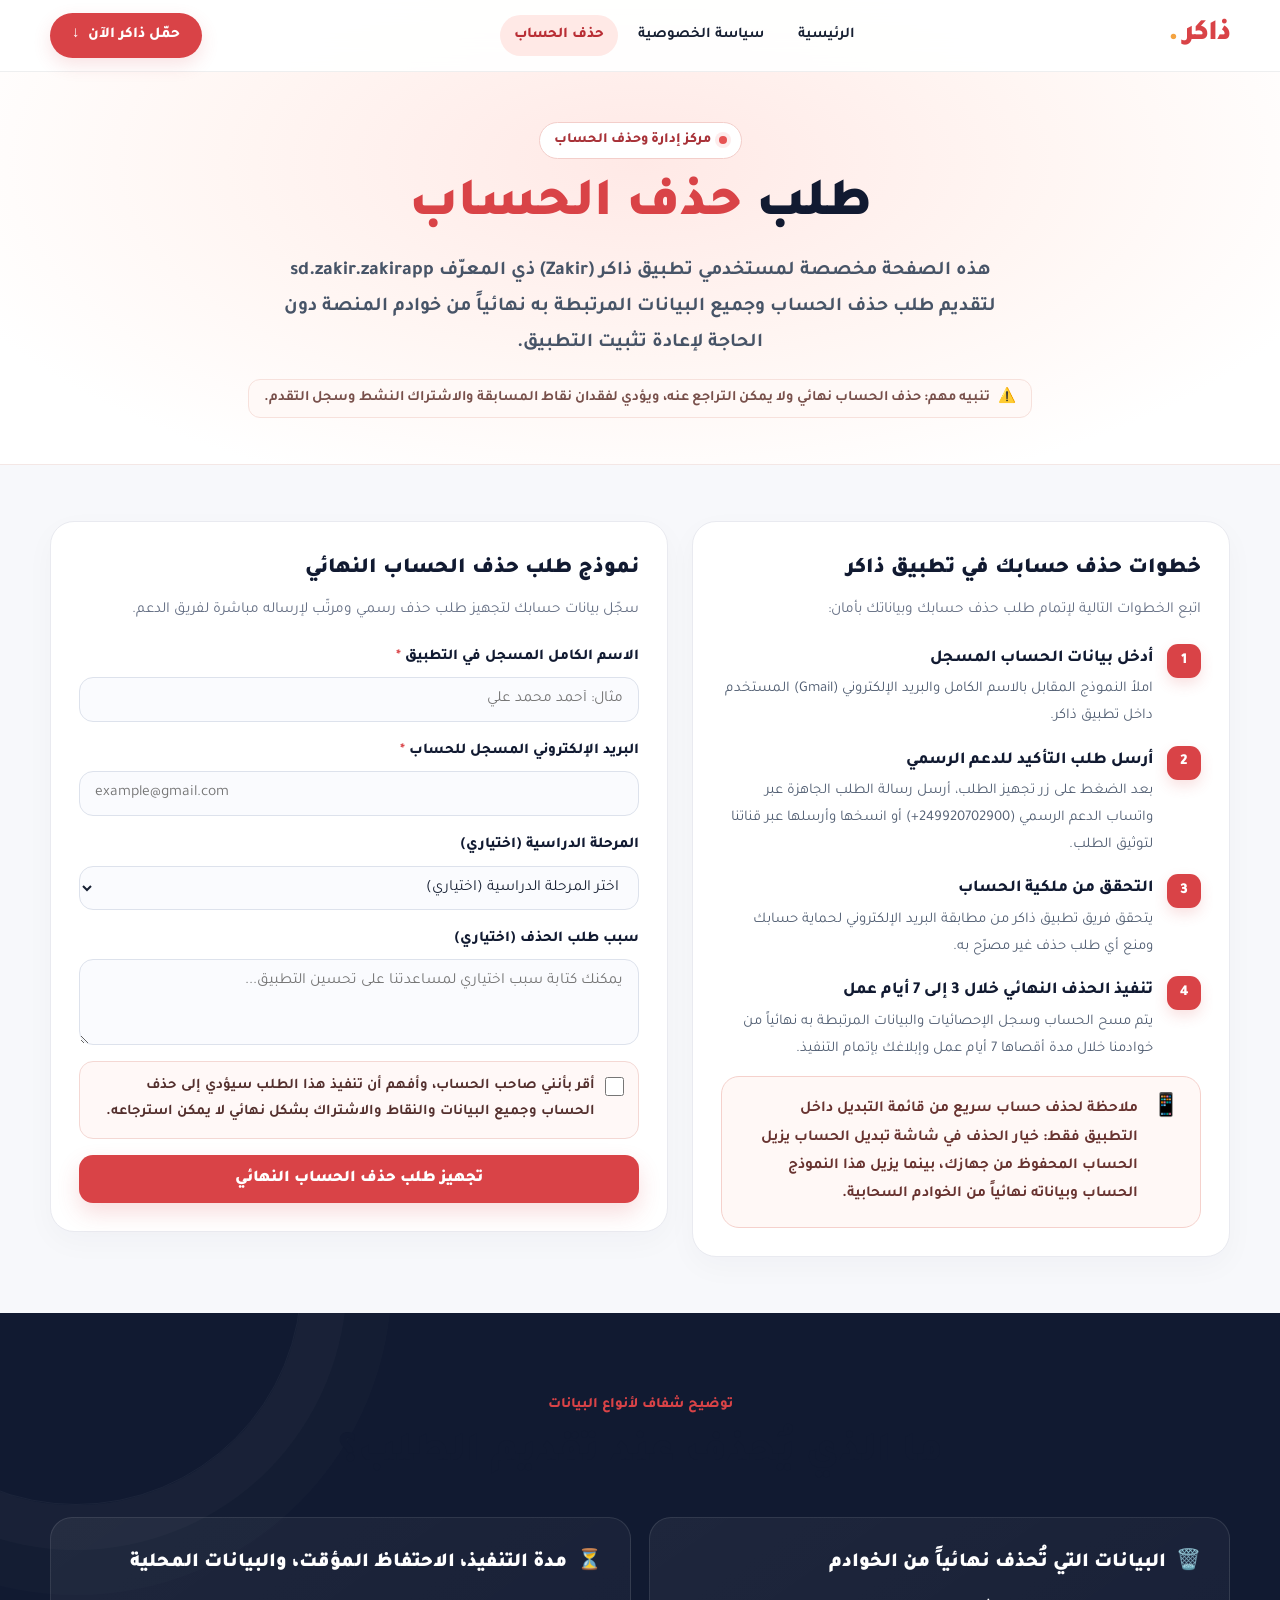
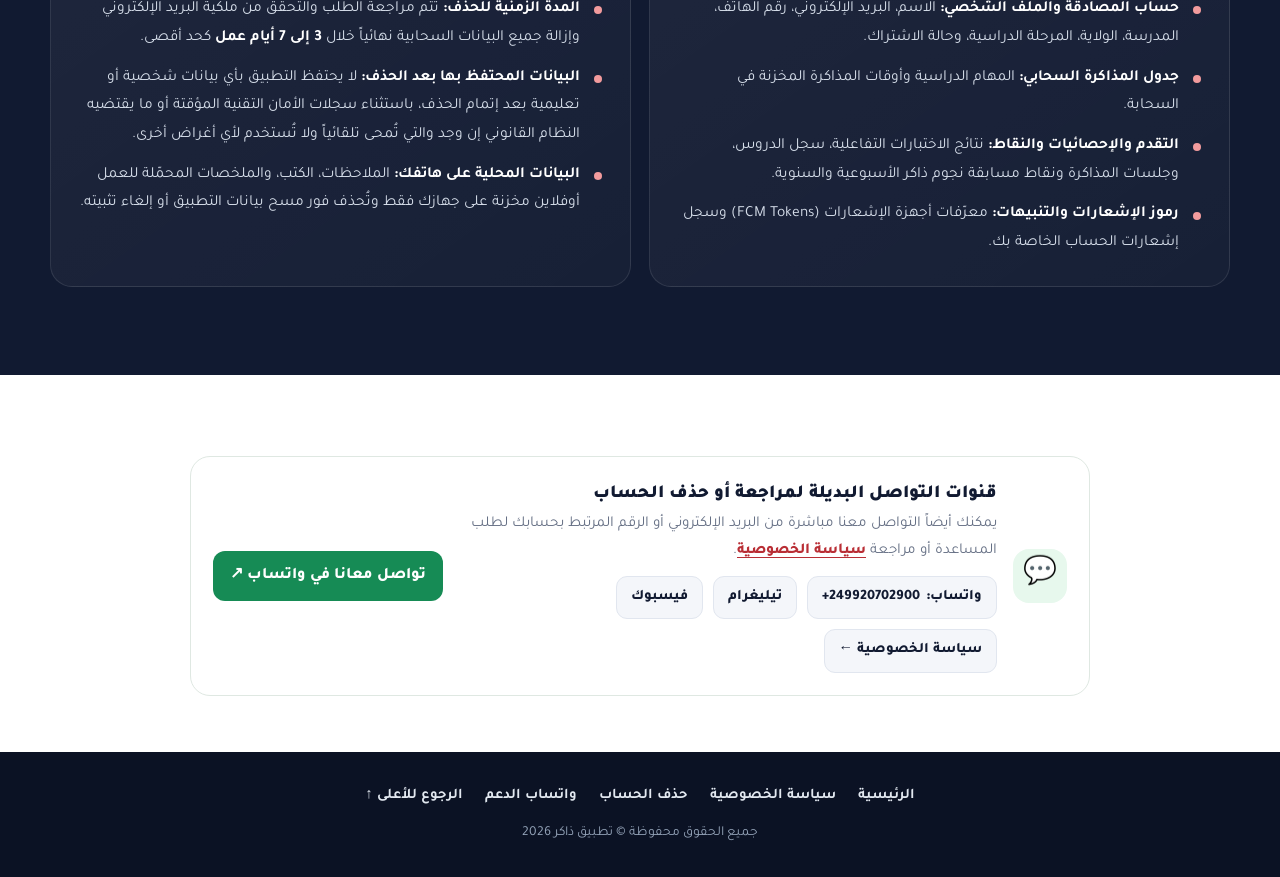
==== delete-account.html @ e54c328b "Add files via upload" ====
<!DOCTYPE html>
<html lang="ar" dir="rtl">
<head>
  <meta charset="UTF-8">
  <meta name="viewport" content="width=device-width, initial-scale=1.0">
  <meta name="theme-color" content="#d93f43">
  <meta name="description" content="صفحة طلب حذف الحساب والبيانات نهائياً لمستخدمي تطبيق ذاكر التعليمي (sd.zakir.zakirapp) — خطوات واضحة ونموذج مباشر لتقديم الطلب.">
  <title>طلب حذف الحساب | تطبيق ذاكر</title>
  <link rel="stylesheet" href="style.css">
  <link rel="preconnect" href="https://fonts.googleapis.com">
  <link rel="preconnect" href="https://fonts.gstatic.com" crossorigin>
  <link href="https://fonts.googleapis.com/css2?family=Tajawal:wght@400;500;600;700;800;900&display=swap" rel="stylesheet">
</head>
<body>
  <header class="main-header">
    <div class="container header-flex">
      <a class="logo" href="index.html" aria-label="ذاكر - الصفحة الرئيسية">ذاكر<span> .</span></a>
      <nav class="header-nav" aria-label="التنقل الرئيسي">
        <a class="nav-link" href="index.html">الرئيسية</a>
        <a class="nav-link" href="privacy-policy.html">سياسة الخصوصية</a>
        <a class="nav-link is-active" href="delete-account.html" aria-current="page">حذف الحساب</a>
      </nav>
      <a href="index.html#final-download" class="btn-primary">حمّل ذاكر الآن <span aria-hidden="true">↓</span></a>
    </div>
  </header>

  <main id="top">
    <section class="page-hero">
      <div class="container">
        <span class="eyebrow"><span class="eyebrow-dot"></span> مركز إدارة وحذف الحساب</span>
        <h1>طلب <span>حذف الحساب</span></h1>
        <p class="page-hero-desc">
          هذه الصفحة مخصصة لمستخدمي <strong>تطبيق ذاكر (Zakir)</strong> ذي المعرّف <bdi>sd.zakir.zakirapp</bdi> لتقديم طلب حذف الحساب وجميع البيانات المرتبطة به نهائياً من خوادم المنصة دون الحاجة لإعادة تثبيت التطبيق.
        </p>

        <div class="hero-note">
          <span aria-hidden="true">⚠️</span>
          تنبيه مهم: حذف الحساب نهائي ولا يمكن التراجع عنه، ويؤدي لفقدان نقاط المسابقة والاشتراك النشط وسجل التقدم.
        </div>
      </div>
    </section>

    <section class="subpage-section is-tinted">
      <div class="container">
        <div class="deletion-layout">

          <div class="steps-card">
            <h2>خطوات حذف حسابك في تطبيق ذاكر</h2>
            <p class="card-subtitle">اتبع الخطوات التالية لإتمام طلب حذف حسابك وبياناتك بأمان:</p>

            <ol class="step-list">
              <li class="step-item">
                <span class="step-num">1</span>
                <div>
                  <h3>أدخل بيانات الحساب المسجل</h3>
                  <p>املأ النموذج المقابل بالاسم الكامل والبريد الإلكتروني (<bdi>Gmail</bdi>) المستخدم داخل تطبيق ذاكر.</p>
                </div>
              </li>
              <li class="step-item">
                <span class="step-num">2</span>
                <div>
                  <h3>أرسل طلب التأكيد للدعم الرسمي</h3>
                  <p>بعد الضغط على زر تجهيز الطلب، أرسل رسالة الطلب الجاهزة عبر واتساب الدعم الرسمي (<bdi dir="ltr">+249920702900</bdi>) أو انسخها وأرسلها عبر قناتنا لتوثيق الطلب.</p>
                </div>
              </li>
              <li class="step-item">
                <span class="step-num">3</span>
                <div>
                  <h3>التحقق من ملكية الحساب</h3>
                  <p>يتحقق فريق تطبيق ذاكر من مطابقة البريد الإلكتروني لحماية حسابك ومنع أي طلب حذف غير مصرّح به.</p>
                </div>
              </li>
              <li class="step-item">
                <span class="step-num">4</span>
                <div>
                  <h3>تنفيذ الحذف النهائي خلال 3 إلى 7 أيام عمل</h3>
                  <p>يتم مسح الحساب وسجل الإحصائيات والبيانات المرتبطة به نهائياً من خوادمنا خلال مدة أقصاها 7 أيام عمل وإبلاغك بإتمام التنفيذ.</p>
                </div>
              </li>
            </ol>

            <div class="info-callout">
              <span class="info-callout-icon">📱</span>
              <p>ملاحظة لحذف حساب سريع من قائمة التبديل داخل التطبيق فقط: خيار الحذف في شاشة تبديل الحساب يزيل الحساب المحفوظ من جهازك، بينما يزيل هذا النموذج الحساب وبياناته نهائياً من الخوادم السحابية.</p>
            </div>
          </div>

          <div class="form-card">
            <h2>نموذج طلب حذف الحساب النهائي</h2>
            <p class="card-subtitle">سجّل بيانات حسابك لتجهيز طلب حذف رسمي ومرتّب لإرساله مباشرة لفريق الدعم.</p>

            <form id="deleteAccountForm" class="deletion-form" novalidate>
              <div class="form-field">
                <label for="fullName">الاسم الكامل المسجل في التطبيق <span class="req-mark">*</span></label>
                <input id="fullName" name="fullName" type="text" placeholder="مثال: أحمد محمد علي" required autocomplete="name">
              </div>

              <div class="form-field">
                <label for="accountEmail">البريد الإلكتروني المسجل للحساب <span class="req-mark">*</span></label>
                <input id="accountEmail" name="accountEmail" type="email" dir="ltr" placeholder="example@gmail.com" required autocomplete="email">
              </div>

              <div class="form-field">
                <label for="studyLevel">المرحلة الدراسية (اختياري)</label>
                <select id="studyLevel" name="studyLevel">
                  <option value="">اختر المرحلة الدراسية (اختياري)</option>
                  <option value="المرحلة الابتدائية">المرحلة الابتدائية</option>
                  <option value="المرحلة المتوسطة">المرحلة المتوسطة</option>
                  <option value="الأول الثانوي">الأول الثانوي</option>
                  <option value="الثاني الثانوي">الثاني الثانوي</option>
                  <option value="الثالث الثانوي (الشهادة السودانية)">الثالث الثانوي (الشهادة السودانية)</option>
                </select>
              </div>

              <div class="form-field">
                <label for="deleteReason">سبب طلب الحذف (اختياري)</label>
                <textarea id="deleteReason" name="deleteReason" placeholder="يمكنك كتابة سبب اختياري لمساعدتنا على تحسين التطبيق..."></textarea>
              </div>

              <label class="checkbox-row" for="confirmPermanent">
                <input id="confirmPermanent" name="confirmPermanent" type="checkbox" required>
                <span>أقر بأنني صاحب الحساب، وأفهم أن تنفيذ هذا الطلب سيؤدي إلى حذف الحساب وجميع البيانات والنقاط والاشتراك بشكل نهائي لا يمكن استرجاعه.</span>
              </label>

              <div id="deleteFormError" class="form-error" role="alert"></div>

              <button type="submit" class="btn-submit-delete">تجهيز طلب حذف الحساب النهائي</button>
            </form>

            <div id="deleteRequestReady" class="request-ready-box" aria-live="polite">
              <h3>تم تجهيز نص طلب الحذف بنجاح ✓</h3>
              <p>اضغط على زر واتساب أدناه لإرسال الطلب مباشرة إلى فريق الدعم لإتمام التحقق والحذف، أو انسخ النص لمراسلتنا عبر أي قناة رسمية أخرى:</p>
              <pre id="deleteRequestPreview" class="request-preview"></pre>
              <div class="ready-actions">
                <a id="sendDeleteWhatsapp" class="whatsapp-btn" href="https://wa.me/249920702900" target="_blank" rel="noopener noreferrer">إرسال الطلب عبر واتساب <span aria-hidden="true">↗</span></a>
                <button id="copyRequestBtn" type="button" class="btn-copy-req">نسخ نص الطلب</button>
              </div>
            </div>
          </div>

        </div>
      </div>
    </section>

    <section class="features" id="data-details">
      <div class="container">
        <div class="section-title light-title">
          <span class="section-kicker">توضيح شفاف لأنواع البيانات</span>
          <h2>ما الذي يُحذف عند تقديم الطلب؟</h2>
        </div>

        <div class="data-matrix-grid">
          <article class="matrix-card">
            <h3><span>🗑️</span> البيانات التي تُحذف نهائياً من الخوادم</h3>
            <ul class="matrix-list">
              <li><strong>حساب المصادقة والملف الشخصي:</strong> الاسم، البريد الإلكتروني، رقم الهاتف، المدرسة، الولاية، المرحلة الدراسية، وحالة الاشتراك.</li>
              <li><strong>جدول المذاكرة السحابي:</strong> المهام الدراسية وأوقات المذاكرة المخزنة في السحابة.</li>
              <li><strong>التقدم والإحصائيات والنقاط:</strong> نتائج الاختبارات التفاعلية، سجل الدروس، وجلسات المذاكرة ونقاط مسابقة نجوم ذاكر الأسبوعية والسنوية.</li>
              <li><strong>رموز الإشعارات والتنبيهات:</strong> معرّفات أجهزة الإشعارات (<bdi>FCM Tokens</bdi>) وسجل إشعارات الحساب الخاصة بك.</li>
            </ul>
          </article>

          <article class="matrix-card">
            <h3><span>⏳</span> مدة التنفيذ، الاحتفاظ المؤقت، والبيانات المحلية</h3>
            <ul class="matrix-list">
              <li><strong>المدة الزمنية للحذف:</strong> تتم مراجعة الطلب والتحقق من ملكية البريد الإلكتروني وإزالة جميع البيانات السحابية نهائياً خلال <strong>3 إلى 7 أيام عمل</strong> كحد أقصى.</li>
              <li><strong>البيانات المحتفظ بها بعد الحذف:</strong> لا يحتفظ التطبيق بأي بيانات شخصية أو تعليمية بعد إتمام الحذف، باستثناء سجلات الأمان التقنية المؤقتة أو ما يقتضيه النظام القانوني إن وجد والتي تُمحى تلقائياً ولا تُستخدم لأي أغراض أخرى.</li>
              <li><strong>البيانات المحلية على هاتفك:</strong> الملاحظات، الكتب، والملخصات المحمّلة للعمل أوفلاين مخزنة على جهازك فقط وتُحذف فور مسح بيانات التطبيق أو إلغاء تثبيته.</li>
            </ul>
          </article>
        </div>
      </div>
    </section>

    <section class="subpage-section">
      <div class="container faq-container">
        <div class="support-box">
          <div class="support-symbol">💬</div>
          <div class="support-copy">
            <h3>قنوات التواصل البديلة لمراجعة أو حذف الحساب</h3>
            <p>يمكنك أيضاً التواصل معنا مباشرة من البريد الإلكتروني أو الرقم المرتبط بحسابك لطلب المساعدة أو مراجعة <a class="inline-link" href="privacy-policy.html">سياسة الخصوصية</a>.</p>
            <div class="channel-row">
              <a class="channel-pill" href="https://wa.me/249920702900" target="_blank" rel="noopener noreferrer">واتساب: <bdi dir="ltr">+249920702900</bdi></a>
              <a class="channel-pill" href="https://t.me/zakir_app" target="_blank" rel="noopener noreferrer">تيليغرام</a>
              <a class="channel-pill" href="https://www.facebook.com/1zakir.sd" target="_blank" rel="noopener noreferrer">فيسبوك</a>
              <a class="channel-pill" href="privacy-policy.html">سياسة الخصوصية ←</a>
            </div>
          </div>
          <a class="whatsapp-btn" href="https://wa.me/249920702900" target="_blank" rel="noopener noreferrer">تواصل معانا في واتساب <span aria-hidden="true">↗</span></a>
        </div>
      </div>
    </section>
  </main>

  <footer class="footer">
    <div class="footer-links">
      <a href="index.html">الرئيسية</a>
      <a href="privacy-policy.html">سياسة الخصوصية</a>
      <a href="delete-account.html">حذف الحساب</a>
      <a href="https://wa.me/249920702900" target="_blank" rel="noopener noreferrer">واتساب الدعم</a>
      <a href="#top">الرجوع للأعلى ↑</a>
    </div>
    <p class="footer-copy">جميع الحقوق محفوظة © تطبيق ذاكر 2026</p>
  </footer>
  <script src="script.js"></script>
</body>
</html>
---- style.css ----
@import url('https://fonts.googleapis.com/css2?family=Tajawal:wght@400;500;600;700;800;900&display=swap');
:root{--primary:#d94347;--primary-dark:#b92e35;--navy:#111a31;--ink:#172033;--muted:#667085;--soft:#fff5f3;--line:#e9eaf0;--font:'Tajawal',sans-serif}
*{margin:0;padding:0;box-sizing:border-box;font-family:var(--font)}
html{scroll-behavior:smooth;scroll-padding-top:85px}body{background:#fff;color:var(--ink);overflow-x:hidden;line-height:1.75}a{color:inherit}.container{width:min(1180px,100% - 40px);margin-inline:auto}.text-center{text-align:center}
.main-header{height:72px;display:flex;align-items:center;position:fixed;inset:0 0 auto;background:rgba(255,255,255,.93);backdrop-filter:blur(14px);z-index:1000;border-bottom:1px solid rgba(20,30,50,.07)}.header-flex{display:flex;justify-content:space-between;align-items:center}.logo{font-size:29px;font-weight:900;color:var(--primary);text-decoration:none;letter-spacing:-1px}.logo span{color:#f4a340}.btn-primary{display:inline-flex;gap:8px;align-items:center;background:var(--primary);color:#fff;padding:9px 22px;border-radius:999px;text-decoration:none;font-weight:800;font-size:.95rem;box-shadow:0 7px 18px #d9434726;transition:.25s}.btn-primary:hover,.hero-cta:hover{transform:translateY(-2px);background:var(--primary-dark)}
.hero{padding:125px 0 0;text-align:center;background:radial-gradient(ellipse at 50% 40%,#ffe9e6 0%,#fff6f3 42%,#fff 76%);position:relative;isolation:isolate}.eyebrow,.download-badge{display:inline-flex;align-items:center;gap:8px;border:1px solid #f3ceca;background:#fff;border-radius:999px;padding:5px 14px;color:#a83238;font-size:.88rem;font-weight:800}.eyebrow-dot{width:8px;height:8px;border-radius:50%;background:#e65353;box-shadow:0 0 0 4px #e653531c}.hero h1{font-size:clamp(2.5rem,6vw,4.2rem);font-weight:900;color:var(--navy);line-height:1.2;margin:17px 0 10px}.hero h1 span{color:var(--primary)}.hero-desc{font-size:clamp(1.12rem,2.3vw,1.45rem);line-height:1.8;color:#475467;font-weight:600;margin-bottom:13px}.hero-note{display:inline-flex;align-items:center;gap:8px;color:#78504b;background:#fff9f7;border:1px solid #f7e1dc;padding:6px 15px;border-radius:12px;font-size:.9rem;font-weight:700}
.showcase{height:680px;max-width:900px;margin:0 auto;position:relative;display:flex;align-items:flex-start;justify-content:center;padding-top:24px}.phone-container{position:relative;width:320px;height:660px;z-index:3;filter:drop-shadow(0 24px 28px #111a3126);animation:phoneFloat 5s ease-in-out infinite}.phone-frame{position:absolute;inset:0;width:100%;height:100%;object-fit:fill;z-index:4;pointer-events:none}.screen{position:absolute;top:2.2%;left:5.8%;width:88.6%;height:95.6%;background:#101010;border-radius:35px;overflow:hidden;z-index:2}.slider{display:flex;width:100%;height:100%;transition:transform .65s cubic-bezier(.2,.7,.2,1);direction:ltr}.slider img{display:block;width:100%;height:100%;object-fit:fill;flex:0 0 100%}.phone-container:not(:has(.phone-frame:not([style*="display: none"]))) .screen{border:9px solid #20232c;border-radius:36px}.floating-card{position:absolute;z-index:5;display:flex;align-items:center;gap:9px;background:#fff;border:1px solid #f0e7e5;border-radius:15px;padding:12px 16px;font-weight:800;font-size:.95rem;color:#30384a;box-shadow:0 12px 35px #222b4315;white-space:nowrap;animation:cardFloat 4s ease-in-out infinite}.floating-card span{font-size:1.25rem}.floating-card .card-label{font-size:inherit;line-height:1.35;text-align:center}.float-right{right:3%}.float-left{left:3%}.card-one{top:160px;animation-delay:-.7s}.card-two{top:380px;right:0;animation-delay:-1.8s}.card-three{top:210px;animation-delay:-1.3s}.card-four{top:430px;left:0;animation-delay:-2.2s}.hero-cta{display:inline-flex;align-items:center;gap:12px;background:var(--primary);color:#fff;text-decoration:none;font-weight:900;border-radius:999px;padding:12px 28px;margin:-2px 0 50px;box-shadow:0 12px 25px #d943472b;transition:.25s}
.features{background:var(--navy);color:#fff;padding:78px 0 88px;position:relative;overflow:hidden}.features:before{content:"";position:absolute;width:450px;height:450px;border:1px solid #ffffff0b;border-radius:50%;top:-260px;left:-150px;box-shadow:0 0 0 45px #ffffff05,0 0 0 90px #ffffff03}.section-title{text-align:center;max-width:820px;margin:0 auto 42px;position:relative}.section-kicker{display:inline-block;color:#f29b9d;font-size:.9rem;font-weight:800;margin-bottom:8px}.section-title h2{font-size:clamp(1.8rem,4vw,2.6rem);font-weight:900;line-height:1.35;margin-bottom:12px}.section-intro{font-size:1.1rem;color:#c7d0df}.features-grid{display:grid;grid-template-columns:repeat(2,minmax(0,1fr));gap:18px;position:relative}.feature-card{padding:27px 28px;border-radius:22px;background:linear-gradient(145deg,#ffffff0e,#ffffff07);border:1px solid #ffffff17;transition:transform .25s,border-color .25s,background .25s}.feature-card:hover{transform:translateY(-5px);border-color:#d9434780;background:#ffffff12}.feature-card .icon{width:54px;height:54px;display:grid;place-items:center;border-radius:16px;background:#d9434726;font-size:1.7rem;margin-bottom:13px}.feature-card h3{font-size:1.28rem;margin-bottom:8px;font-weight:900;color:#fff}.feature-card p{color:#d1d8e4;font-size:1rem;line-height:1.9}.feature-card-wide{grid-column:1/-1}
.benefits-section{padding:82px 0;background:#fff}.light-title{margin-bottom:35px}.light-title .section-kicker{color:var(--primary)}.light-title h2{color:var(--navy)}.benefits-grid{display:grid;grid-template-columns:repeat(2,minmax(0,1fr));gap:18px}.benefit-card{display:flex;gap:17px;align-items:flex-start;padding:24px;border:1px solid var(--line);border-radius:20px;background:linear-gradient(135deg,#fff,#fffafa);box-shadow:0 7px 25px #17203307;transition:.25s}.benefit-card:hover{transform:translateY(-4px);border-color:#f0b9b7}.benefit-icon{width:53px;height:53px;flex:0 0 53px;display:grid;place-items:center;background:#fff0ee;border-radius:16px;font-size:1.65rem}.benefit-card h3{font-size:1.2rem;color:var(--navy);margin-bottom:5px;font-weight:900}.benefit-card p{color:#667085;line-height:1.85;font-size:.98rem}
.faq-section{background:#f7f8fb;padding:80px 0}.faq-container{max-width:900px}.faq-section .section-kicker{color:var(--primary)}.faq-section .section-title h2{color:var(--navy)}.faq-section .section-intro{color:var(--muted)}.faq-list{display:grid;gap:12px}.faq-item{background:#fff;border:1px solid #e7e9ef;border-radius:16px;padding:0 22px;box-shadow:0 5px 20px #17203305}.faq-item summary{cursor:pointer;list-style:none;position:relative;padding:20px 0;font-size:1.08rem;font-weight:900;color:var(--navy);padding-left:30px}.faq-item summary::-webkit-details-marker{display:none}.faq-item summary:after{content:'+';position:absolute;left:0;top:50%;transform:translateY(-50%);font-size:1.5rem;color:var(--primary)}.faq-item[open] summary:after{content:'−'}.faq-item p{color:#5e6879;padding:0 0 20px;line-height:1.95}.support-box{display:flex;align-items:center;gap:16px;background:#fff;border:1px solid #dfe8e2;border-radius:20px;padding:22px;margin-top:25px}.support-symbol{width:54px;height:54px;display:grid;place-items:center;background:#e7f8ed;border-radius:16px;font-size:1.7rem;flex:0 0 54px}.support-copy{flex:1}.support-copy h3{font-size:1.15rem;color:var(--navy);font-weight:900}.support-copy p{color:var(--muted);font-size:.95rem}.whatsapp-btn{background:#168b55;color:white;text-decoration:none;font-weight:800;border-radius:12px;padding:11px 17px;white-space:nowrap;transition:.2s}.whatsapp-btn:hover{background:#117545;transform:translateY(-2px)}
.download-section{position:relative;overflow:hidden;padding:88px 0 90px;text-align:center;background:linear-gradient(135deg,#fff2ef,#fff 60%,#fff6e9)}.download-glow{position:absolute;width:450px;height:450px;border-radius:50%;background:#ffd8d2;filter:blur(100px);opacity:.45;top:-270px;right:calc(50% - 225px)}.download-content{position:relative}.download-badge{margin-bottom:13px}.download-section h2{font-size:clamp(1.8rem,4vw,2.65rem);line-height:1.4;color:var(--navy);font-weight:900;max-width:800px;margin:0 auto 12px}.download-section p{color:#667085;font-size:1.05rem}.btn-download-big{display:flex;align-items:center;justify-content:center;gap:0;width:min(100%,560px);min-height:82px;margin:28px auto 12px;text-align:center;background:var(--primary);color:white;text-decoration:none;padding:15px 30px;border-radius:18px;box-shadow:0 16px 32px #d9434733;transition:.25s}.btn-download-big:hover{transform:translateY(-4px);background:var(--primary-dark);box-shadow:0 20px 38px #d9434740}.download-arrow{font-size:1.9rem;line-height:1}.btn-download-big{font-size:1.35rem;font-weight:900}.download-hint{font-size:.86rem!important}.footer{display:flex;justify-content:center;align-items:center;gap:20px;flex-wrap:wrap;background:#0b1224;color:#aab4c5;text-align:center;padding:25px 20px;font-size:.9rem}.footer a{color:#fff;text-decoration:none;font-weight:700}
@keyframes phoneFloat{0%,100%{transform:translateY(0)}50%{transform:translateY(-8px)}}@keyframes cardFloat{0%,100%{transform:translateY(0) rotate(0)}50%{transform:translateY(-8px) rotate(-1deg)}}
@media(max-width:760px){.container{width:calc(100% - 30px)}.hero{padding-top:108px}.hero-desc{font-size:1.08rem}.showcase{height:600px;padding-top:20px;max-width:560px}.phone-container{width:270px;height:560px}.screen{border-radius:29px}.floating-card{font-size:.76rem;padding:8px 9px;gap:5px;border-radius:12px;box-shadow:0 8px 22px #222b4310}.floating-card span{font-size:1rem}.float-right{right:-1%}.float-left{left:-1%}.card-one{top:120px}.card-two{top:320px;right:-2%}.card-three{top:160px}.card-four{top:360px;left:-2%}.hero-cta{margin-bottom:35px}.features,.benefits-section,.faq-section{padding:60px 0}.features-grid,.benefits-grid{grid-template-columns:1fr}.feature-card-wide{grid-column:auto}.feature-card{padding:23px}.section-title{margin-bottom:30px}.support-box{align-items:flex-start;flex-wrap:wrap;padding:18px}.support-copy{min-width:calc(100% - 75px)}.whatsapp-btn{width:100%;text-align:center}.download-section{padding:65px 0}.btn-download-big{padding:14px 22px}.desktop-break{display:none}}
@media(max-width:390px){.showcase{height:540px}.phone-container{width:240px;height:500px}.floating-card{font-size:.65rem;padding:6px 7px;gap:4px}.floating-card span{font-size:.9rem}.card-one{top:100px}.card-two{top:290px}.card-three{top:130px}.card-four{top:320px}.hero-note{font-size:.78rem}.btn-primary{padding:8px 14px;font-size:.84rem}}
@media(prefers-reduced-motion:reduce){*,*::before,*::after{scroll-behavior:auto!important;animation:none!important;transition:none!important}}

/* Shared Navigation & Footer Extensions */
.header-flex{gap:16px}
.header-nav{display:flex;align-items:center;gap:6px}
.nav-link{text-decoration:none;font-size:.93rem;font-weight:700;color:var(--ink);padding:7px 14px;border-radius:999px;transition:.2s;white-space:nowrap}
.nav-link:hover{background:#fff1ef;color:var(--primary)}
.nav-link.is-active{background:#ffe9e6;color:var(--primary-dark);font-weight:800}

.footer{flex-direction:column;gap:12px;padding:32px 20px}
.footer-links{display:flex;justify-content:center;align-items:center;gap:10px 22px;flex-wrap:wrap}
.footer-links a{color:#e2e8f0;font-weight:700;font-size:.92rem;text-decoration:none;transition:.2s}
.footer-links a:hover{color:#f29b9d}
.footer-copy{color:#94a3b8;font-size:.86rem}

/* Subpages Shared Hero & Layout */
.page-hero{padding:122px 0 46px;text-align:center;background:radial-gradient(ellipse at 50% 35%,#ffe9e6 0%,#fff6f3 46%,#fff 82%);border-bottom:1px solid #f4e7e5}
.page-hero h1{font-size:clamp(2.1rem,5vw,3.35rem);font-weight:900;color:var(--navy);line-height:1.25;margin:15px 0 12px}
.page-hero h1 span{color:var(--primary)}
.page-hero-desc{max-width:740px;margin:0 auto 18px;font-size:clamp(1.02rem,2vw,1.22rem);color:#475467;font-weight:600;line-height:1.85}
.meta-pills{display:flex;justify-content:center;align-items:center;gap:10px;flex-wrap:wrap;margin-top:14px}
.meta-pill{display:inline-flex;align-items:center;gap:7px;background:#fff;border:1px solid #f2dcd8;border-radius:999px;padding:6px 14px;font-size:.86rem;font-weight:700;color:#694642;box-shadow:0 4px 12px #17203306}
.meta-pill bdi{font-family:monospace;font-size:.88rem;direction:ltr}
.toc-bar{display:flex;justify-content:center;gap:8px;flex-wrap:wrap;margin-top:24px}
.toc-link{text-decoration:none;background:#fff;border:1px solid var(--line);color:var(--navy);padding:7px 15px;border-radius:12px;font-size:.88rem;font-weight:700;transition:.2s}
.toc-link:hover{border-color:#f0b9b7;color:var(--primary);transform:translateY(-2px)}

/* Policy & Legal Sections */
.subpage-section{padding:56px 0}
.subpage-section.is-tinted{background:#f7f8fb}
.summary-cards{display:grid;grid-template-columns:repeat(2,minmax(0,1fr));gap:16px;margin-bottom:12px}
.policy-stack{display:grid;gap:18px}
.policy-card{background:#fff;border:1px solid var(--line);border-radius:22px;padding:28px 30px;box-shadow:0 8px 26px #17203306}
.policy-card-header{display:flex;align-items:center;gap:14px;margin-bottom:14px}
.policy-badge{width:46px;height:46px;flex:0 0 46px;display:grid;place-items:center;border-radius:14px;background:#fff0ee;color:var(--primary-dark);font-size:1.35rem;font-weight:900}
.policy-card h2{font-size:1.32rem;font-weight:900;color:var(--navy);line-height:1.4}
.policy-card p{color:#475467;font-size:1rem;line-height:1.95;margin-bottom:10px}
.policy-card p:last-child{margin-bottom:0}
.policy-list{list-style:none;display:grid;gap:10px;margin-top:10px}
.policy-list li{position:relative;padding-right:22px;color:#3f4b5e;line-height:1.88;font-size:.98rem}
.policy-list li:before{content:"";position:absolute;right:0;top:.72em;width:8px;height:8px;border-radius:50%;background:var(--primary)}
.policy-list strong{color:var(--navy)}
.inline-link{color:var(--primary-dark);font-weight:800;text-decoration:underline;text-underline-offset:4px}
.inline-link:hover{color:var(--primary)}

.info-callout{display:flex;align-items:flex-start;gap:14px;background:#fff8f6;border:1px solid #f5d1cc;border-radius:18px;padding:18px 20px;margin-top:14px}
.info-callout-icon{font-size:1.4rem;line-height:1.3}
.info-callout p{margin:0;color:#683330;font-size:.96rem;line-height:1.85;font-weight:600}

/* Account Deletion Flow */
.deletion-layout{display:grid;grid-template-columns:1fr 1.15fr;gap:24px;align-items:start}
.steps-card,.form-card{background:#fff;border:1px solid var(--line);border-radius:24px;padding:28px;box-shadow:0 10px 30px #17203308}
.steps-card h2,.form-card h2{font-size:1.36rem;font-weight:900;color:var(--navy);margin-bottom:8px}
.card-subtitle{color:var(--muted);font-size:.96rem;line-height:1.8;margin-bottom:20px}
.step-list{list-style:none;display:grid;gap:16px}
.step-item{display:flex;gap:14px;align-items:flex-start}
.step-num{width:34px;height:34px;flex:0 0 34px;border-radius:11px;background:var(--primary);color:#fff;font-weight:900;display:grid;place-items:center;font-size:.95rem;box-shadow:0 6px 14px #d9434729}
.step-item h3{font-size:1.05rem;font-weight:800;color:var(--navy);margin-bottom:3px}
.step-item p{font-size:.93rem;color:#525f73;line-height:1.8}

.deletion-form{display:grid;gap:16px}
.form-field{display:grid;gap:7px}
.form-field label{font-size:.94rem;font-weight:800;color:var(--navy)}
.req-mark{color:var(--primary)}
.form-field input,.form-field select,.form-field textarea{width:100%;padding:12px 15px;border:1.5px solid #dde2ec;border-radius:14px;font-size:.97rem;color:var(--ink);background:#fafbfe;transition:.2s;outline:none}
.form-field input:focus,.form-field select:focus,.form-field textarea:focus{border-color:var(--primary);background:#fff;box-shadow:0 0 0 4px #d9434717}
.form-field textarea{resize:vertical;min-height:86px}
.checkbox-row{display:flex;align-items:flex-start;gap:10px;background:#fff8f7;border:1px solid #f4d8d4;border-radius:14px;padding:12px 14px;cursor:pointer}
.checkbox-row input{width:19px;height:19px;margin-top:3px;accent-color:var(--primary);flex-shrink:0;cursor:pointer}
.checkbox-row span{font-size:.92rem;color:#54302e;line-height:1.75;font-weight:600}
.form-error{display:none;background:#fef2f2;border:1px solid #fecaca;color:#991b1b;border-radius:12px;padding:11px 14px;font-size:.92rem;font-weight:700}
.form-error.is-visible{display:block}
.btn-submit-delete{width:100%;border:none;cursor:pointer;display:inline-flex;align-items:center;justify-content:center;gap:10px;background:var(--primary);color:#fff;font-size:1.03rem;font-weight:900;padding:14px 22px;border-radius:14px;box-shadow:0 10px 22px #d943472e;transition:.2s}
.btn-submit-delete:hover{background:var(--primary-dark);transform:translateY(-2px)}

.request-ready-box{display:none;margin-top:20px;border:1.5px solid #b8e3ca;background:#f4fbf7;border-radius:18px;padding:20px}
.request-ready-box.is-visible{display:block}
.request-ready-box h3{color:#125937;font-size:1.12rem;font-weight:900;margin-bottom:6px}
.request-ready-box p{color:#355947;font-size:.93rem;line-height:1.8;margin-bottom:12px}
.request-preview{background:#fff;border:1px solid #d5ecde;border-radius:12px;padding:13px 15px;font-size:.9rem;line-height:1.8;color:var(--ink);white-space:pre-wrap;margin-bottom:14px;word-break:break-word}
.ready-actions{display:flex;gap:10px;flex-wrap:wrap}
.ready-actions .whatsapp-btn{flex:1;text-align:center;min-width:200px}
.btn-copy-req{border:1.5px solid #cdd7e4;background:#fff;color:var(--navy);font-weight:800;font-size:.94rem;border-radius:12px;padding:11px 18px;cursor:pointer;transition:.2s}
.btn-copy-req:hover{border-color:var(--navy);background:#f8fafc}

/* Dark Matrix Cards (Matching .features section) */
.data-matrix-grid{display:grid;grid-template-columns:repeat(2,minmax(0,1fr));gap:18px;position:relative}
.matrix-card{padding:28px;border-radius:22px;background:linear-gradient(145deg,#ffffff0e,#ffffff07);border:1px solid #ffffff1a}
.matrix-card h3{display:flex;align-items:center;gap:10px;font-size:1.25rem;font-weight:900;color:#fff;margin-bottom:14px}
.matrix-list{list-style:none;display:grid;gap:11px}
.matrix-list li{position:relative;padding-right:22px;color:#d6deea;line-height:1.85;font-size:.97rem}
.matrix-list li:before{content:"";position:absolute;right:0;top:.72em;width:8px;height:8px;border-radius:50%;background:#f29b9d}
.matrix-list strong{color:#fff}

.channel-row{display:flex;gap:10px;flex-wrap:wrap;margin-top:12px}
.channel-pill{display:inline-flex;align-items:center;gap:6px;padding:8px 14px;border-radius:11px;background:#f4f6fa;border:1px solid #e1e6ef;text-decoration:none;font-size:.9rem;font-weight:800;color:var(--navy);transition:.2s}
.channel-pill:hover{border-color:var(--primary);color:var(--primary);background:#fff5f3}

@media(max-width:900px){.deletion-layout,.data-matrix-grid{grid-template-columns:1fr}}
@media(max-width:760px){
  .main-header{height:auto;padding:10px 0}
  .header-flex{flex-wrap:wrap;gap:8px 10px}
  .header-nav{order:3;width:100%;justify-content:center;border-top:1px solid rgba(20,30,50,.07);padding-top:8px;gap:4px}
  .nav-link{font-size:.84rem;padding:6px 10px}
  .hero{padding-top:138px}
  .page-hero{padding:144px 0 36px}
  .summary-cards{grid-template-columns:1fr}
  .subpage-section{padding:42px 0}
  .policy-card,.steps-card,.form-card{padding:22px 18px}
}
@media(max-width:390px){
  .nav-link{font-size:.78rem;padding:5px 8px}
  .page-hero{padding-top:138px}
}
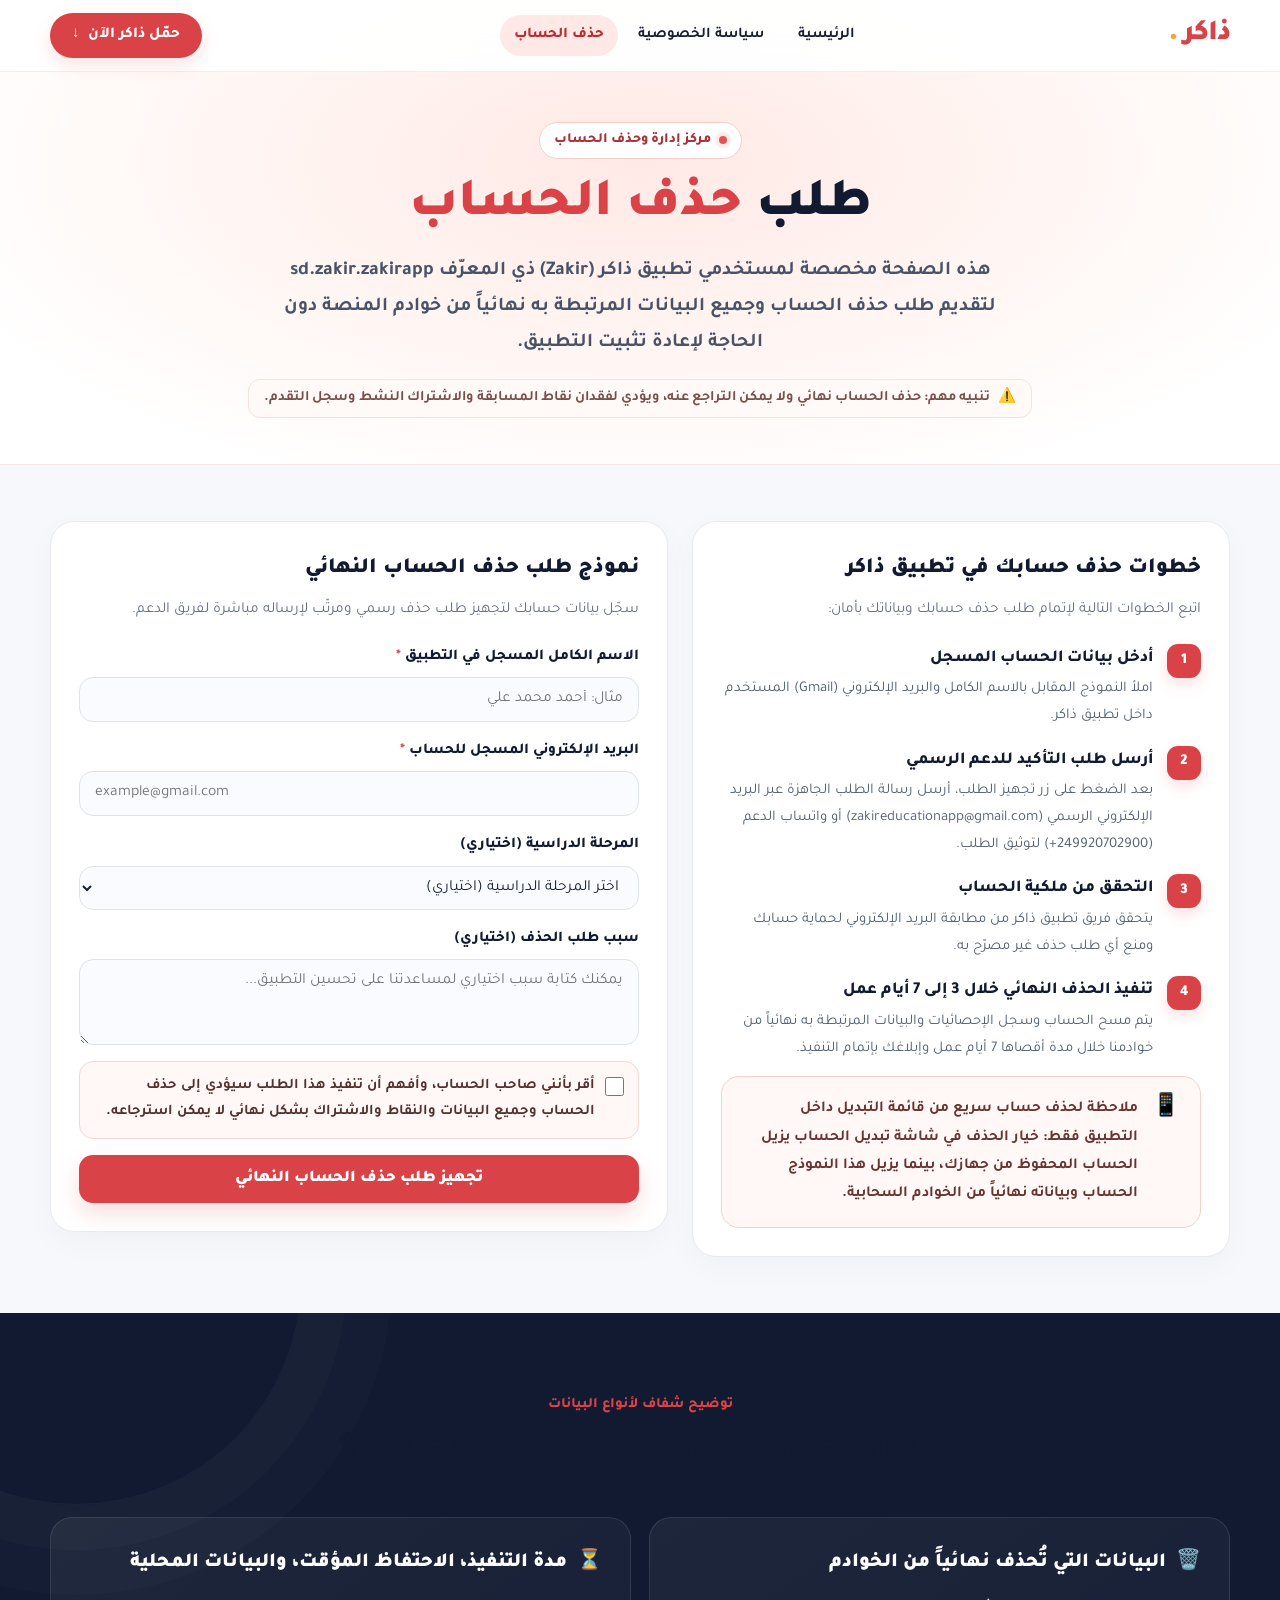
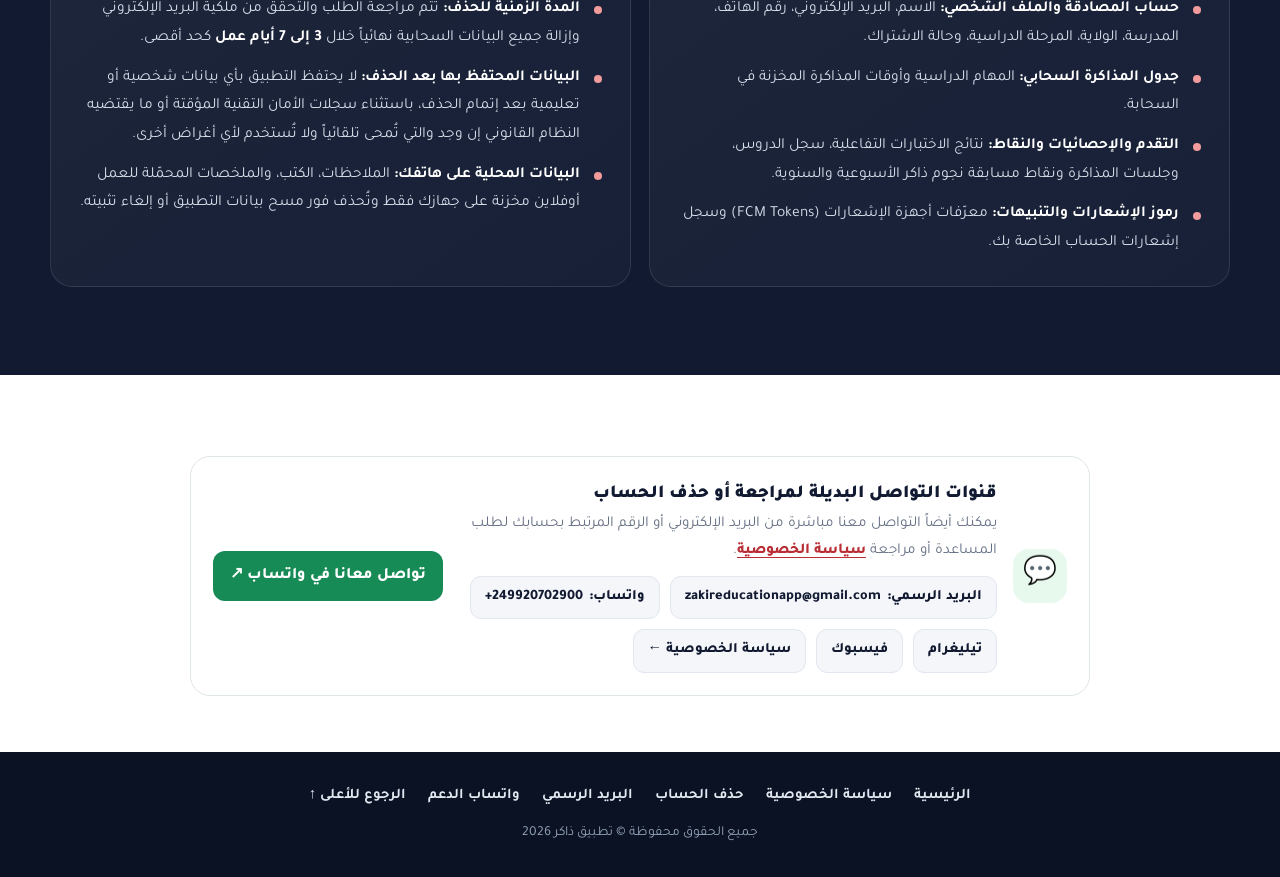
==== commit 51f35675: "Add files via upload" ====
--- a/delete-account.html
+++ b/delete-account.html
@@ -60,7 +60,7 @@
                 <span class="step-num">2</span>
                 <div>
                   <h3>أرسل طلب التأكيد للدعم الرسمي</h3>
-                  <p>بعد الضغط على زر تجهيز الطلب، أرسل رسالة الطلب الجاهزة عبر واتساب الدعم الرسمي (<bdi dir="ltr">+249920702900</bdi>) أو انسخها وأرسلها عبر قناتنا لتوثيق الطلب.</p>
+                  <p>بعد الضغط على زر تجهيز الطلب، أرسل رسالة الطلب الجاهزة عبر البريد الإلكتروني الرسمي (<bdi dir="ltr">zakireducationapp@gmail.com</bdi>) أو واتساب الدعم (<bdi dir="ltr">+249920702900</bdi>) لتوثيق الطلب.</p>
                 </div>
               </li>
               <li class="step-item">
@@ -129,10 +129,11 @@
 
             <div id="deleteRequestReady" class="request-ready-box" aria-live="polite">
               <h3>تم تجهيز نص طلب الحذف بنجاح ✓</h3>
-              <p>اضغط على زر واتساب أدناه لإرسال الطلب مباشرة إلى فريق الدعم لإتمام التحقق والحذف، أو انسخ النص لمراسلتنا عبر أي قناة رسمية أخرى:</p>
+              <p>أرسل الطلب مباشرة عبر البريد الإلكتروني الرسمي أو واتساب الدعم لإتمام التحقق والحذف، أو انسخ النص لمراسلتنا عبر أي قناة أخرى:</p>
               <pre id="deleteRequestPreview" class="request-preview"></pre>
               <div class="ready-actions">
-                <a id="sendDeleteWhatsapp" class="whatsapp-btn" href="https://wa.me/249920702900" target="_blank" rel="noopener noreferrer">إرسال الطلب عبر واتساب <span aria-hidden="true">↗</span></a>
+                <a id="sendDeleteEmail" class="btn-email-req" href="mailto:zakireducationapp@gmail.com">إرسال عبر البريد الإلكتروني <span aria-hidden="true">✉</span></a>
+                <a id="sendDeleteWhatsapp" class="whatsapp-btn" href="https://wa.me/249920702900" target="_blank" rel="noopener noreferrer">إرسال عبر واتساب <span aria-hidden="true">↗</span></a>
                 <button id="copyRequestBtn" type="button" class="btn-copy-req">نسخ نص الطلب</button>
               </div>
             </div>
@@ -180,6 +181,7 @@
             <h3>قنوات التواصل البديلة لمراجعة أو حذف الحساب</h3>
             <p>يمكنك أيضاً التواصل معنا مباشرة من البريد الإلكتروني أو الرقم المرتبط بحسابك لطلب المساعدة أو مراجعة <a class="inline-link" href="privacy-policy.html">سياسة الخصوصية</a>.</p>
             <div class="channel-row">
+              <a class="channel-pill" href="mailto:zakireducationapp@gmail.com">البريد الرسمي: <bdi dir="ltr">zakireducationapp@gmail.com</bdi></a>
               <a class="channel-pill" href="https://wa.me/249920702900" target="_blank" rel="noopener noreferrer">واتساب: <bdi dir="ltr">+249920702900</bdi></a>
               <a class="channel-pill" href="https://t.me/zakir_app" target="_blank" rel="noopener noreferrer">تيليغرام</a>
               <a class="channel-pill" href="https://www.facebook.com/1zakir.sd" target="_blank" rel="noopener noreferrer">فيسبوك</a>
@@ -197,6 +199,7 @@
       <a href="index.html">الرئيسية</a>
       <a href="privacy-policy.html">سياسة الخصوصية</a>
       <a href="delete-account.html">حذف الحساب</a>
+      <a href="mailto:zakireducationapp@gmail.com">البريد الرسمي</a>
       <a href="https://wa.me/249920702900" target="_blank" rel="noopener noreferrer">واتساب الدعم</a>
       <a href="#top">الرجوع للأعلى ↑</a>
     </div>
--- a/style.css
+++ b/style.css
@@ -54,7 +54,7 @@
 .policy-list li{position:relative;padding-right:22px;color:#3f4b5e;line-height:1.88;font-size:.98rem}
 .policy-list li:before{content:"";position:absolute;right:0;top:.72em;width:8px;height:8px;border-radius:50%;background:var(--primary)}
 .policy-list strong{color:var(--navy)}
-.inline-link{color:var(--primary-dark);font-weight:800;text-decoration:underline;text-underline-offset:4px}
+.inline-link{color:var(--primary-dark);font-weight:800;text-decoration:underline;text-underline-offset:4px;overflow-wrap:anywhere}
 .inline-link:hover{color:var(--primary)}
 
 .info-callout{display:flex;align-items:flex-start;gap:14px;background:#fff8f6;border:1px solid #f5d1cc;border-radius:18px;padding:18px 20px;margin-top:14px}
@@ -93,7 +93,9 @@
 .request-ready-box p{color:#355947;font-size:.93rem;line-height:1.8;margin-bottom:12px}
 .request-preview{background:#fff;border:1px solid #d5ecde;border-radius:12px;padding:13px 15px;font-size:.9rem;line-height:1.8;color:var(--ink);white-space:pre-wrap;margin-bottom:14px;word-break:break-word}
 .ready-actions{display:flex;gap:10px;flex-wrap:wrap}
-.ready-actions .whatsapp-btn{flex:1;text-align:center;min-width:200px}
+.ready-actions .whatsapp-btn,.btn-email-req{flex:1;text-align:center;min-width:190px}
+.btn-email-req{background:var(--navy);color:#fff;text-decoration:none;font-weight:800;border-radius:12px;padding:11px 17px;white-space:nowrap;transition:.2s}
+.btn-email-req:hover{background:#1d2a4b;transform:translateY(-2px)}
 .btn-copy-req{border:1.5px solid #cdd7e4;background:#fff;color:var(--navy);font-weight:800;font-size:.94rem;border-radius:12px;padding:11px 18px;cursor:pointer;transition:.2s}
 .btn-copy-req:hover{border-color:var(--navy);background:#f8fafc}
 
@@ -107,7 +109,7 @@
 .matrix-list strong{color:#fff}
 
 .channel-row{display:flex;gap:10px;flex-wrap:wrap;margin-top:12px}
-.channel-pill{display:inline-flex;align-items:center;gap:6px;padding:8px 14px;border-radius:11px;background:#f4f6fa;border:1px solid #e1e6ef;text-decoration:none;font-size:.9rem;font-weight:800;color:var(--navy);transition:.2s}
+.channel-pill{display:inline-flex;align-items:center;flex-wrap:wrap;gap:6px;max-width:100%;padding:8px 14px;border-radius:11px;background:#f4f6fa;border:1px solid #e1e6ef;text-decoration:none;font-size:.9rem;font-weight:800;color:var(--navy);overflow-wrap:anywhere;transition:.2s}
 .channel-pill:hover{border-color:var(--primary);color:var(--primary);background:#fff5f3}
 
 @media(max-width:900px){.deletion-layout,.data-matrix-grid{grid-template-columns:1fr}}
@@ -121,6 +123,8 @@
   .summary-cards{grid-template-columns:1fr}
   .subpage-section{padding:42px 0}
   .policy-card,.steps-card,.form-card{padding:22px 18px}
+  .ready-actions .whatsapp-btn,.btn-email-req,.btn-copy-req{min-width:0;width:100%;white-space:normal;text-align:center}
+  .support-copy{min-width:0;width:100%}
 }
 @media(max-width:390px){
   .nav-link{font-size:.78rem;padding:5px 8px}
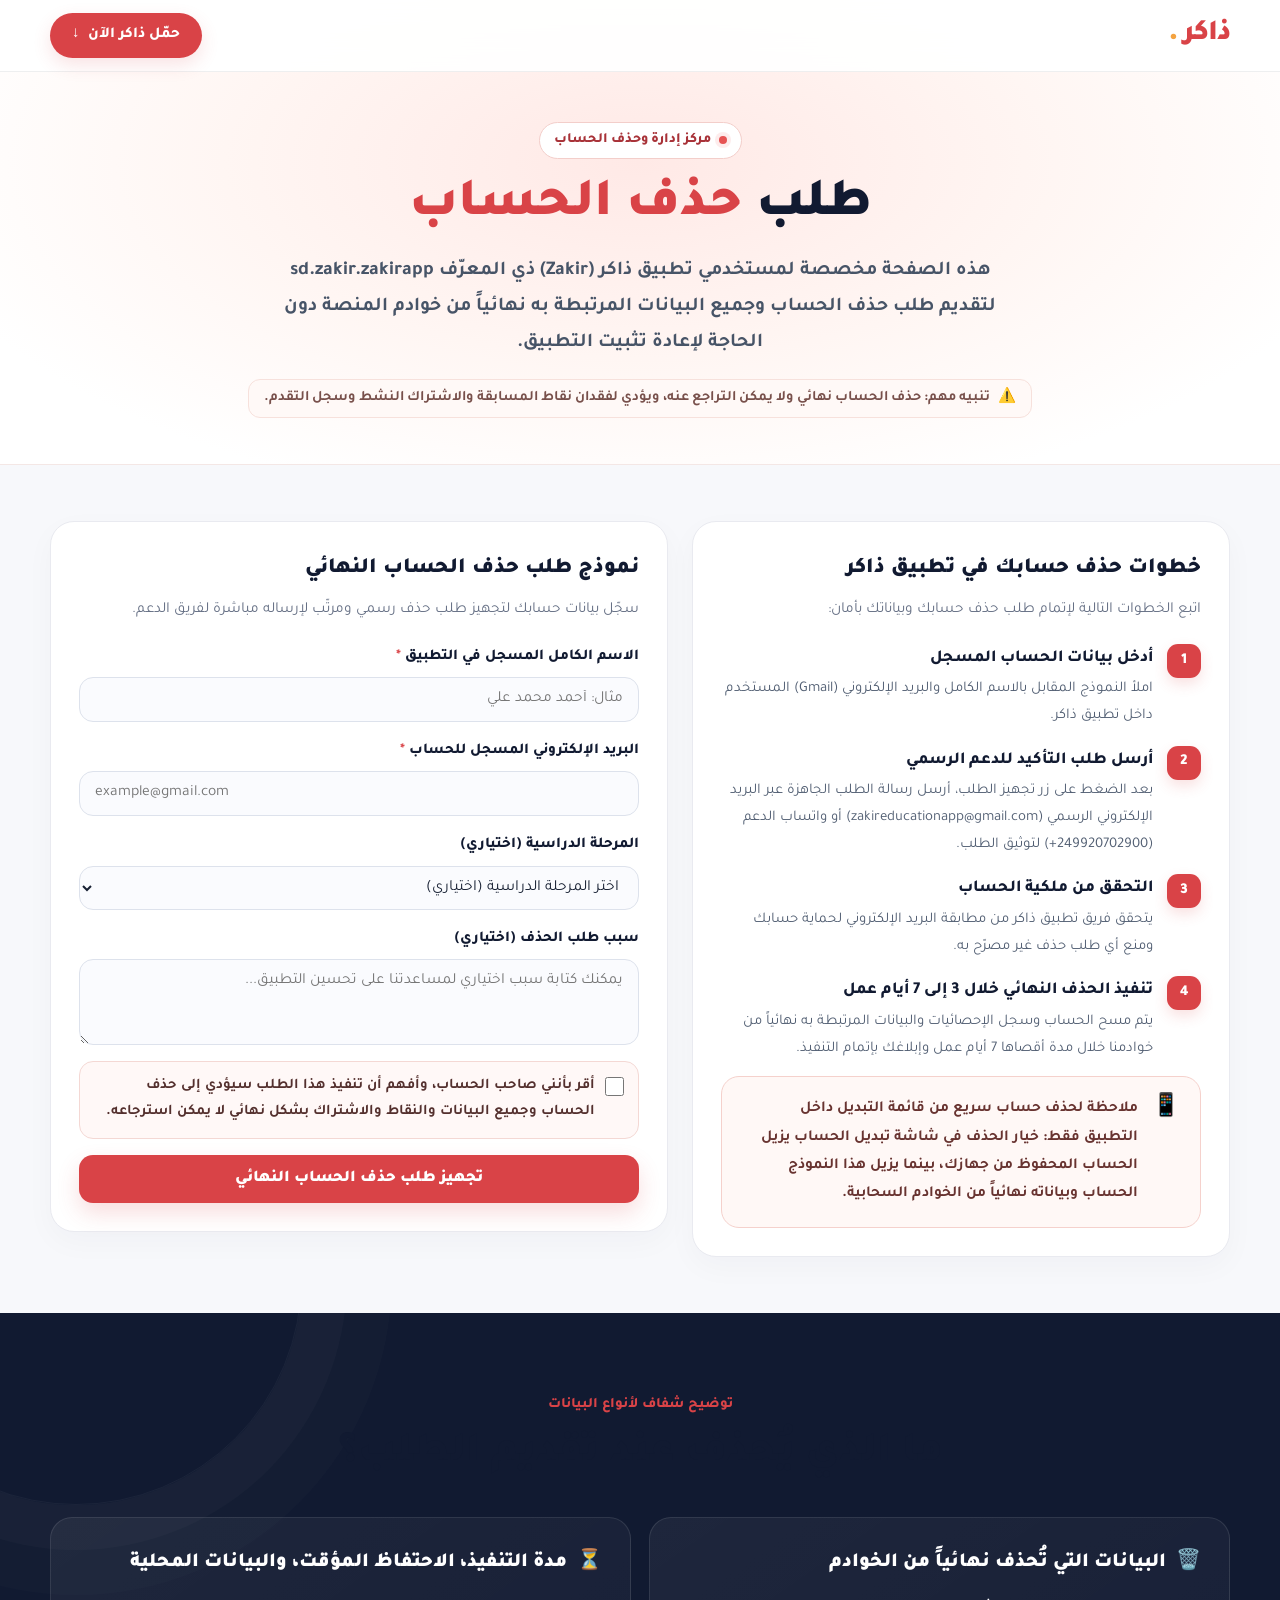
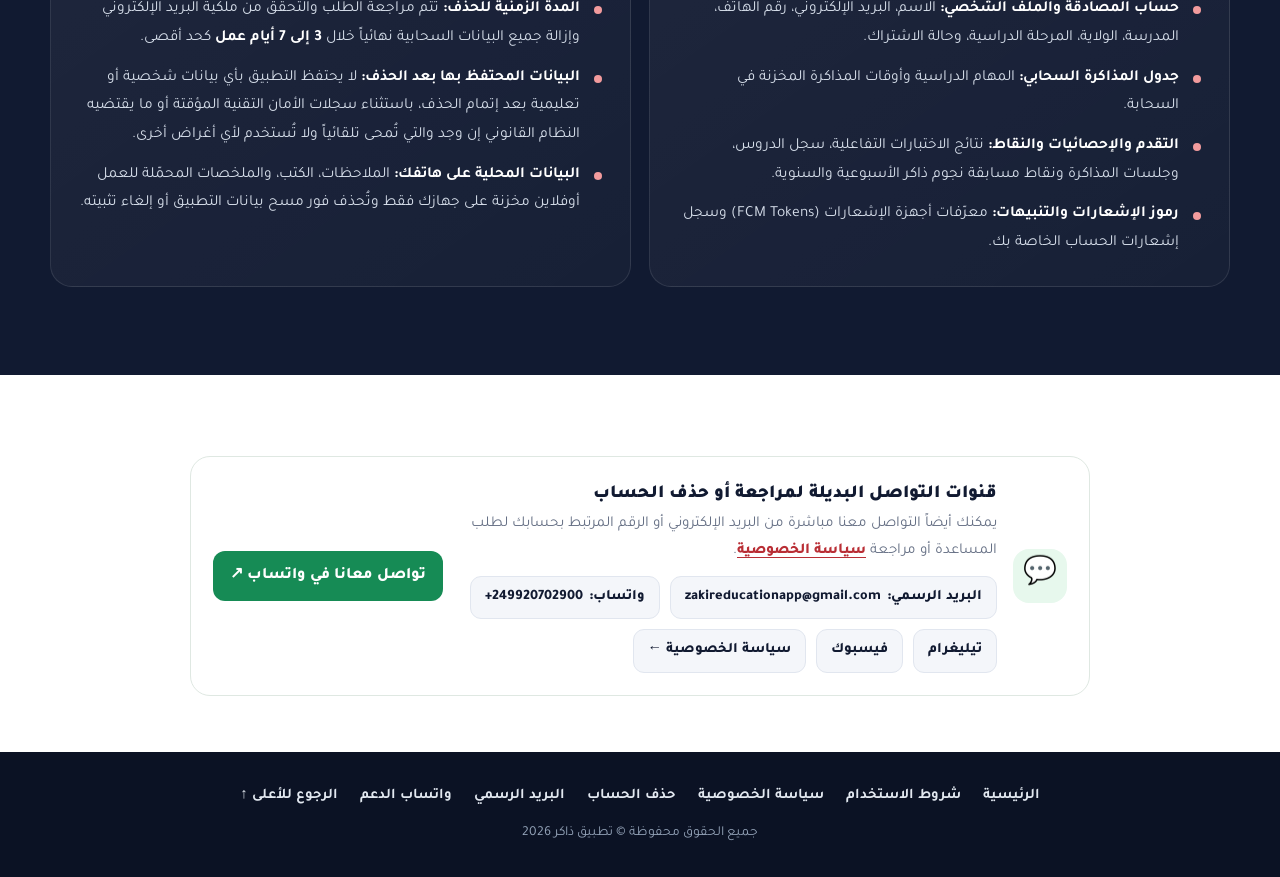
==== commit 1c7a57f7: "Add files via upload" ====
--- a/delete-account.html
+++ b/delete-account.html
@@ -6,6 +6,7 @@
   <meta name="theme-color" content="#d93f43">
   <meta name="description" content="صفحة طلب حذف الحساب والبيانات نهائياً لمستخدمي تطبيق ذاكر التعليمي (sd.zakir.zakirapp) — خطوات واضحة ونموذج مباشر لتقديم الطلب.">
   <title>طلب حذف الحساب | تطبيق ذاكر</title>
+  <link rel="canonical" href="https://zakir-sd.com/delete-account.html">
   <link rel="stylesheet" href="style.css">
   <link rel="preconnect" href="https://fonts.googleapis.com">
   <link rel="preconnect" href="https://fonts.gstatic.com" crossorigin>
@@ -15,11 +16,6 @@
   <header class="main-header">
     <div class="container header-flex">
       <a class="logo" href="index.html" aria-label="ذاكر - الصفحة الرئيسية">ذاكر<span> .</span></a>
-      <nav class="header-nav" aria-label="التنقل الرئيسي">
-        <a class="nav-link" href="index.html">الرئيسية</a>
-        <a class="nav-link" href="privacy-policy.html">سياسة الخصوصية</a>
-        <a class="nav-link is-active" href="delete-account.html" aria-current="page">حذف الحساب</a>
-      </nav>
       <a href="index.html#final-download" class="btn-primary">حمّل ذاكر الآن <span aria-hidden="true">↓</span></a>
     </div>
   </header>
@@ -197,6 +193,7 @@
   <footer class="footer">
     <div class="footer-links">
       <a href="index.html">الرئيسية</a>
+      <a href="terms.html">شروط الاستخدام</a>
       <a href="privacy-policy.html">سياسة الخصوصية</a>
       <a href="delete-account.html">حذف الحساب</a>
       <a href="mailto:zakireducationapp@gmail.com">البريد الرسمي</a>
--- a/style.css
+++ b/style.css
@@ -3,15 +3,51 @@
 *{margin:0;padding:0;box-sizing:border-box;font-family:var(--font)}
 html{scroll-behavior:smooth;scroll-padding-top:85px}body{background:#fff;color:var(--ink);overflow-x:hidden;line-height:1.75}a{color:inherit}.container{width:min(1180px,100% - 40px);margin-inline:auto}.text-center{text-align:center}
 .main-header{height:72px;display:flex;align-items:center;position:fixed;inset:0 0 auto;background:rgba(255,255,255,.93);backdrop-filter:blur(14px);z-index:1000;border-bottom:1px solid rgba(20,30,50,.07)}.header-flex{display:flex;justify-content:space-between;align-items:center}.logo{font-size:29px;font-weight:900;color:var(--primary);text-decoration:none;letter-spacing:-1px}.logo span{color:#f4a340}.btn-primary{display:inline-flex;gap:8px;align-items:center;background:var(--primary);color:#fff;padding:9px 22px;border-radius:999px;text-decoration:none;font-weight:800;font-size:.95rem;box-shadow:0 7px 18px #d9434726;transition:.25s}.btn-primary:hover,.hero-cta:hover{transform:translateY(-2px);background:var(--primary-dark)}
-.hero{padding:125px 0 0;text-align:center;background:radial-gradient(ellipse at 50% 40%,#ffe9e6 0%,#fff6f3 42%,#fff 76%);position:relative;isolation:isolate}.eyebrow,.download-badge{display:inline-flex;align-items:center;gap:8px;border:1px solid #f3ceca;background:#fff;border-radius:999px;padding:5px 14px;color:#a83238;font-size:.88rem;font-weight:800}.eyebrow-dot{width:8px;height:8px;border-radius:50%;background:#e65353;box-shadow:0 0 0 4px #e653531c}.hero h1{font-size:clamp(2.5rem,6vw,4.2rem);font-weight:900;color:var(--navy);line-height:1.2;margin:17px 0 10px}.hero h1 span{color:var(--primary)}.hero-desc{font-size:clamp(1.12rem,2.3vw,1.45rem);line-height:1.8;color:#475467;font-weight:600;margin-bottom:13px}.hero-note{display:inline-flex;align-items:center;gap:8px;color:#78504b;background:#fff9f7;border:1px solid #f7e1dc;padding:6px 15px;border-radius:12px;font-size:.9rem;font-weight:700}
-.showcase{height:680px;max-width:900px;margin:0 auto;position:relative;display:flex;align-items:flex-start;justify-content:center;padding-top:24px}.phone-container{position:relative;width:320px;height:660px;z-index:3;filter:drop-shadow(0 24px 28px #111a3126);animation:phoneFloat 5s ease-in-out infinite}.phone-frame{position:absolute;inset:0;width:100%;height:100%;object-fit:fill;z-index:4;pointer-events:none}.screen{position:absolute;top:2.2%;left:5.8%;width:88.6%;height:95.6%;background:#101010;border-radius:35px;overflow:hidden;z-index:2}.slider{display:flex;width:100%;height:100%;transition:transform .65s cubic-bezier(.2,.7,.2,1);direction:ltr}.slider img{display:block;width:100%;height:100%;object-fit:fill;flex:0 0 100%}.phone-container:not(:has(.phone-frame:not([style*="display: none"]))) .screen{border:9px solid #20232c;border-radius:36px}.floating-card{position:absolute;z-index:5;display:flex;align-items:center;gap:9px;background:#fff;border:1px solid #f0e7e5;border-radius:15px;padding:12px 16px;font-weight:800;font-size:.95rem;color:#30384a;box-shadow:0 12px 35px #222b4315;white-space:nowrap;animation:cardFloat 4s ease-in-out infinite}.floating-card span{font-size:1.25rem}.floating-card .card-label{font-size:inherit;line-height:1.35;text-align:center}.float-right{right:3%}.float-left{left:3%}.card-one{top:160px;animation-delay:-.7s}.card-two{top:380px;right:0;animation-delay:-1.8s}.card-three{top:210px;animation-delay:-1.3s}.card-four{top:430px;left:0;animation-delay:-2.2s}.hero-cta{display:inline-flex;align-items:center;gap:12px;background:var(--primary);color:#fff;text-decoration:none;font-weight:900;border-radius:999px;padding:12px 28px;margin:-2px 0 50px;box-shadow:0 12px 25px #d943472b;transition:.25s}
+/* ===== HERO SPLIT LAYOUT (Widescreen – kaffii style) ===== */
+.hero{padding:96px 0 56px;text-align:right;background:radial-gradient(ellipse at 20% 50%,#ffe8e5 0%,#fff6f4 44%,#fff 80%);position:relative;isolation:isolate}
+.hero-grid{display:grid;grid-template-columns:minmax(0,1.1fr) minmax(0,.9fr);align-items:center;gap:40px 48px}
+.hero-copy{display:flex;flex-direction:column;align-items:flex-start}
+.eyebrow,.download-badge{display:inline-flex;align-items:center;gap:8px;border:1px solid #f3ceca;background:#fff;border-radius:999px;padding:5px 14px;color:#a83238;font-size:.88rem;font-weight:800}
+.eyebrow-dot{width:8px;height:8px;border-radius:50%;background:#e65353;box-shadow:0 0 0 4px #e653531c}
+.hero h1,.hero-title{font-size:clamp(2.2rem,3.5vw,3.4rem);font-weight:900;color:var(--navy);line-height:1.24;margin:0 0 10px}
+.hero h1 span,.hero-title span{color:var(--primary)}
+.hero-yellow-sub{color:#e58e00;font-size:clamp(1.15rem,1.9vw,1.42rem);font-weight:800;margin:0 0 18px;letter-spacing:-.2px;display:inline-block}
+.hero-desc{font-size:clamp(.98rem,1.3vw,1.13rem);line-height:1.9;color:#5b6476;font-weight:600;max-width:540px;margin-bottom:24px}
+.hero-note{display:inline-flex;align-items:center;gap:8px;color:#78504b;background:#fff9f7;border:1px solid #f7e1dc;padding:6px 15px;border-radius:12px;font-size:.9rem;font-weight:700}
+.hero-actions{display:flex;align-items:center;gap:12px;flex-wrap:wrap;margin-bottom:20px}
+.btn-hero-solid{display:inline-flex;align-items:center;gap:8px;background:var(--primary);color:#fff;text-decoration:none;font-weight:900;font-size:1rem;padding:13px 28px;border-radius:12px;box-shadow:0 12px 26px #d943472e;transition:.25s}
+.btn-hero-solid:hover{background:var(--primary-dark);transform:translateY(-2px)}
+.btn-hero-outline{display:inline-flex;align-items:center;gap:8px;background:#fff;color:var(--navy);text-decoration:none;font-weight:800;font-size:1rem;padding:12px 24px;border-radius:12px;border:1.5px solid #e4c9c6;transition:.25s}
+.btn-hero-outline:hover{border-color:var(--primary);color:var(--primary-dark);background:#fff9f8;transform:translateY(-2px)}
+.hero-checks{display:flex;align-items:center;gap:10px 22px;flex-wrap:wrap;color:#4e5a6d;font-size:.9rem;font-weight:700}
+.hero-checks span{display:inline-flex;align-items:center;gap:6px}
+.hero-checks b{color:var(--primary);font-weight:900}
+/* Showcase / phone stage */
+.showcase{position:relative;display:flex;justify-content:center;align-items:center;padding:12px 0}
+.showcase-stage{position:relative;display:inline-flex;justify-content:center;align-items:center;padding:0 72px}
+.phone-container{position:relative;width:clamp(240px,22vw,290px);aspect-ratio:320/660;z-index:3;filter:drop-shadow(0 24px 28px #111a3126);animation:phoneFloat 5s ease-in-out infinite}
+.phone-frame{position:absolute;inset:0;width:100%;height:100%;object-fit:fill;z-index:4;pointer-events:none}
+.screen{position:absolute;top:2.2%;left:5.8%;width:88.6%;height:95.6%;background:#101010;border-radius:35px;overflow:hidden;z-index:2}
+.slider{display:flex;width:100%;height:100%;transition:transform .65s cubic-bezier(.2,.7,.2,1);direction:ltr}
+.slider img{display:block;width:100%;height:100%;object-fit:fill;flex:0 0 100%}
+.phone-container:not(:has(.phone-frame:not([style*="display: none"]))) .screen{border:9px solid #20232c;border-radius:36px}
+.floating-card{position:absolute;z-index:5;display:flex;align-items:center;gap:10px;background:#fff;border:1px solid #f0e7e5;border-radius:14px;padding:10px 14px;font-weight:800;font-size:.9rem;color:#30384a;box-shadow:0 12px 32px #222b4318;white-space:nowrap;animation:cardFloat 4s ease-in-out infinite}
+.floating-card .card-badge{width:28px;height:28px;border-radius:8px;background:#fff1ef;display:grid;place-items:center;font-size:1rem;flex-shrink:0}
+.floating-card .card-label{text-align:right;line-height:1.3}
+/* Card positions inside showcase-stage — right side cards */
+.card-one{top:16%;right:0;left:auto;animation-delay:-.7s}
+.card-two{top:57%;right:-4px;left:auto;animation-delay:-1.8s}
+/* Left side cards */
+.card-three{top:33%;left:0;right:auto;animation-delay:-1.3s}
+.card-four{top:74%;left:-4px;right:auto;animation-delay:-2.2s}
+.hero-cta{display:inline-flex;align-items:center;gap:12px;background:var(--primary);color:#fff;text-decoration:none;font-weight:900;border-radius:999px;padding:12px 28px;margin:-2px 0 50px;box-shadow:0 12px 25px #d943472b;transition:.25s}
 .features{background:var(--navy);color:#fff;padding:78px 0 88px;position:relative;overflow:hidden}.features:before{content:"";position:absolute;width:450px;height:450px;border:1px solid #ffffff0b;border-radius:50%;top:-260px;left:-150px;box-shadow:0 0 0 45px #ffffff05,0 0 0 90px #ffffff03}.section-title{text-align:center;max-width:820px;margin:0 auto 42px;position:relative}.section-kicker{display:inline-block;color:#f29b9d;font-size:.9rem;font-weight:800;margin-bottom:8px}.section-title h2{font-size:clamp(1.8rem,4vw,2.6rem);font-weight:900;line-height:1.35;margin-bottom:12px}.section-intro{font-size:1.1rem;color:#c7d0df}.features-grid{display:grid;grid-template-columns:repeat(2,minmax(0,1fr));gap:18px;position:relative}.feature-card{padding:27px 28px;border-radius:22px;background:linear-gradient(145deg,#ffffff0e,#ffffff07);border:1px solid #ffffff17;transition:transform .25s,border-color .25s,background .25s}.feature-card:hover{transform:translateY(-5px);border-color:#d9434780;background:#ffffff12}.feature-card .icon{width:54px;height:54px;display:grid;place-items:center;border-radius:16px;background:#d9434726;font-size:1.7rem;margin-bottom:13px}.feature-card h3{font-size:1.28rem;margin-bottom:8px;font-weight:900;color:#fff}.feature-card p{color:#d1d8e4;font-size:1rem;line-height:1.9}.feature-card-wide{grid-column:1/-1}
 .benefits-section{padding:82px 0;background:#fff}.light-title{margin-bottom:35px}.light-title .section-kicker{color:var(--primary)}.light-title h2{color:var(--navy)}.benefits-grid{display:grid;grid-template-columns:repeat(2,minmax(0,1fr));gap:18px}.benefit-card{display:flex;gap:17px;align-items:flex-start;padding:24px;border:1px solid var(--line);border-radius:20px;background:linear-gradient(135deg,#fff,#fffafa);box-shadow:0 7px 25px #17203307;transition:.25s}.benefit-card:hover{transform:translateY(-4px);border-color:#f0b9b7}.benefit-icon{width:53px;height:53px;flex:0 0 53px;display:grid;place-items:center;background:#fff0ee;border-radius:16px;font-size:1.65rem}.benefit-card h3{font-size:1.2rem;color:var(--navy);margin-bottom:5px;font-weight:900}.benefit-card p{color:#667085;line-height:1.85;font-size:.98rem}
 .faq-section{background:#f7f8fb;padding:80px 0}.faq-container{max-width:900px}.faq-section .section-kicker{color:var(--primary)}.faq-section .section-title h2{color:var(--navy)}.faq-section .section-intro{color:var(--muted)}.faq-list{display:grid;gap:12px}.faq-item{background:#fff;border:1px solid #e7e9ef;border-radius:16px;padding:0 22px;box-shadow:0 5px 20px #17203305}.faq-item summary{cursor:pointer;list-style:none;position:relative;padding:20px 0;font-size:1.08rem;font-weight:900;color:var(--navy);padding-left:30px}.faq-item summary::-webkit-details-marker{display:none}.faq-item summary:after{content:'+';position:absolute;left:0;top:50%;transform:translateY(-50%);font-size:1.5rem;color:var(--primary)}.faq-item[open] summary:after{content:'−'}.faq-item p{color:#5e6879;padding:0 0 20px;line-height:1.95}.support-box{display:flex;align-items:center;gap:16px;background:#fff;border:1px solid #dfe8e2;border-radius:20px;padding:22px;margin-top:25px}.support-symbol{width:54px;height:54px;display:grid;place-items:center;background:#e7f8ed;border-radius:16px;font-size:1.7rem;flex:0 0 54px}.support-copy{flex:1}.support-copy h3{font-size:1.15rem;color:var(--navy);font-weight:900}.support-copy p{color:var(--muted);font-size:.95rem}.whatsapp-btn{background:#168b55;color:white;text-decoration:none;font-weight:800;border-radius:12px;padding:11px 17px;white-space:nowrap;transition:.2s}.whatsapp-btn:hover{background:#117545;transform:translateY(-2px)}
 .download-section{position:relative;overflow:hidden;padding:88px 0 90px;text-align:center;background:linear-gradient(135deg,#fff2ef,#fff 60%,#fff6e9)}.download-glow{position:absolute;width:450px;height:450px;border-radius:50%;background:#ffd8d2;filter:blur(100px);opacity:.45;top:-270px;right:calc(50% - 225px)}.download-content{position:relative}.download-badge{margin-bottom:13px}.download-section h2{font-size:clamp(1.8rem,4vw,2.65rem);line-height:1.4;color:var(--navy);font-weight:900;max-width:800px;margin:0 auto 12px}.download-section p{color:#667085;font-size:1.05rem}.btn-download-big{display:flex;align-items:center;justify-content:center;gap:0;width:min(100%,560px);min-height:82px;margin:28px auto 12px;text-align:center;background:var(--primary);color:white;text-decoration:none;padding:15px 30px;border-radius:18px;box-shadow:0 16px 32px #d9434733;transition:.25s}.btn-download-big:hover{transform:translateY(-4px);background:var(--primary-dark);box-shadow:0 20px 38px #d9434740}.download-arrow{font-size:1.9rem;line-height:1}.btn-download-big{font-size:1.35rem;font-weight:900}.download-hint{font-size:.86rem!important}.footer{display:flex;justify-content:center;align-items:center;gap:20px;flex-wrap:wrap;background:#0b1224;color:#aab4c5;text-align:center;padding:25px 20px;font-size:.9rem}.footer a{color:#fff;text-decoration:none;font-weight:700}
 @keyframes phoneFloat{0%,100%{transform:translateY(0)}50%{transform:translateY(-8px)}}@keyframes cardFloat{0%,100%{transform:translateY(0) rotate(0)}50%{transform:translateY(-8px) rotate(-1deg)}}
-@media(max-width:760px){.container{width:calc(100% - 30px)}.hero{padding-top:108px}.hero-desc{font-size:1.08rem}.showcase{height:600px;padding-top:20px;max-width:560px}.phone-container{width:270px;height:560px}.screen{border-radius:29px}.floating-card{font-size:.76rem;padding:8px 9px;gap:5px;border-radius:12px;box-shadow:0 8px 22px #222b4310}.floating-card span{font-size:1rem}.float-right{right:-1%}.float-left{left:-1%}.card-one{top:120px}.card-two{top:320px;right:-2%}.card-three{top:160px}.card-four{top:360px;left:-2%}.hero-cta{margin-bottom:35px}.features,.benefits-section,.faq-section{padding:60px 0}.features-grid,.benefits-grid{grid-template-columns:1fr}.feature-card-wide{grid-column:auto}.feature-card{padding:23px}.section-title{margin-bottom:30px}.support-box{align-items:flex-start;flex-wrap:wrap;padding:18px}.support-copy{min-width:calc(100% - 75px)}.whatsapp-btn{width:100%;text-align:center}.download-section{padding:65px 0}.btn-download-big{padding:14px 22px}.desktop-break{display:none}}
-@media(max-width:390px){.showcase{height:540px}.phone-container{width:240px;height:500px}.floating-card{font-size:.65rem;padding:6px 7px;gap:4px}.floating-card span{font-size:.9rem}.card-one{top:100px}.card-two{top:290px}.card-three{top:130px}.card-four{top:320px}.hero-note{font-size:.78rem}.btn-primary{padding:8px 14px;font-size:.84rem}}
+@media(max-width:760px){.container{width:calc(100% - 30px)}.hero-cta{margin-bottom:35px}.features,.benefits-section,.faq-section{padding:60px 0}.features-grid,.benefits-grid{grid-template-columns:1fr}.feature-card-wide{grid-column:auto}.feature-card{padding:23px}.section-title{margin-bottom:30px}.support-box{align-items:flex-start;flex-wrap:wrap;padding:18px}.support-copy{min-width:calc(100% - 75px)}.whatsapp-btn{width:100%;text-align:center}.download-section{padding:65px 0}.btn-download-big{padding:14px 22px}.desktop-break{display:none}}
+@media(max-width:390px){.hero-note{font-size:.78rem}.btn-primary{padding:8px 14px;font-size:.84rem}}
 @media(prefers-reduced-motion:reduce){*,*::before,*::after{scroll-behavior:auto!important;animation:none!important;transition:none!important}}
 
 /* Shared Navigation & Footer Extensions */
@@ -114,19 +150,41 @@
 
 @media(max-width:900px){.deletion-layout,.data-matrix-grid{grid-template-columns:1fr}}
 @media(max-width:760px){
-  .main-header{height:auto;padding:10px 0}
-  .header-flex{flex-wrap:wrap;gap:8px 10px}
-  .header-nav{order:3;width:100%;justify-content:center;border-top:1px solid rgba(20,30,50,.07);padding-top:8px;gap:4px}
-  .nav-link{font-size:.84rem;padding:6px 10px}
-  .hero{padding-top:138px}
-  .page-hero{padding:144px 0 36px}
+  .main-header{height:64px;padding:0}
+  .header-flex{flex-wrap:nowrap;justify-content:space-between;gap:12px}
+  .header-nav{display:none!important}
+  .hero{padding:80px 0 28px;text-align:center;background:radial-gradient(ellipse at 50% 30%,#ffe9e6 0%,#fff6f3 45%,#fff 80%)}
+  .hero-grid{grid-template-columns:1fr;gap:10px}
+  .hero-copy{align-items:center;text-align:center;margin-bottom:0}
+  .hero-title{font-size:clamp(1.55rem,5.6vw,2.05rem);line-height:1.28;margin:0 0 6px}
+  .hero-yellow-sub{font-size:clamp(1.02rem,3.7vw,1.2rem);margin:0 0 10px}
+  .hero-desc,.hero-actions,.hero-checks,.eyebrow{display:none!important}
+  .showcase{padding:0;margin-top:2px}
+  .showcase-stage{padding:0 36px}
+  .phone-container{width:clamp(226px,62vw,256px)}
+  .page-hero{padding:92px 0 32px}
   .summary-cards{grid-template-columns:1fr}
   .subpage-section{padding:42px 0}
   .policy-card,.steps-card,.form-card{padding:22px 18px}
   .ready-actions .whatsapp-btn,.btn-email-req,.btn-copy-req{min-width:0;width:100%;white-space:normal;text-align:center}
   .support-copy{min-width:0;width:100%}
 }
+@media(max-width:520px){
+  .showcase-stage{padding:0 24px}
+  .phone-container{width:226px}
+  .floating-card{padding:7px 9px;gap:6px;font-size:.76rem;border-radius:11px}
+  .floating-card .card-badge{width:22px;height:22px;font-size:.82rem}
+  .card-one{top:13%;right:0}
+  .card-two{top:54%;right:0}
+  .card-three{top:32%;left:0}
+  .card-four{top:73%;left:0}
+}
 @media(max-width:390px){
-  .nav-link{font-size:.78rem;padding:5px 8px}
-  .page-hero{padding-top:138px}
+  .hero{padding-top:76px}
+  .hero-title{font-size:1.45rem}
+  .hero-yellow-sub{font-size:.96rem}
+  .showcase-stage{padding:0 8px}
+  .phone-container{width:212px}
+  .floating-card{padding:5px 7px;font-size:.7rem}
+  .btn-primary{padding:7px 14px;font-size:.82rem}
 }
